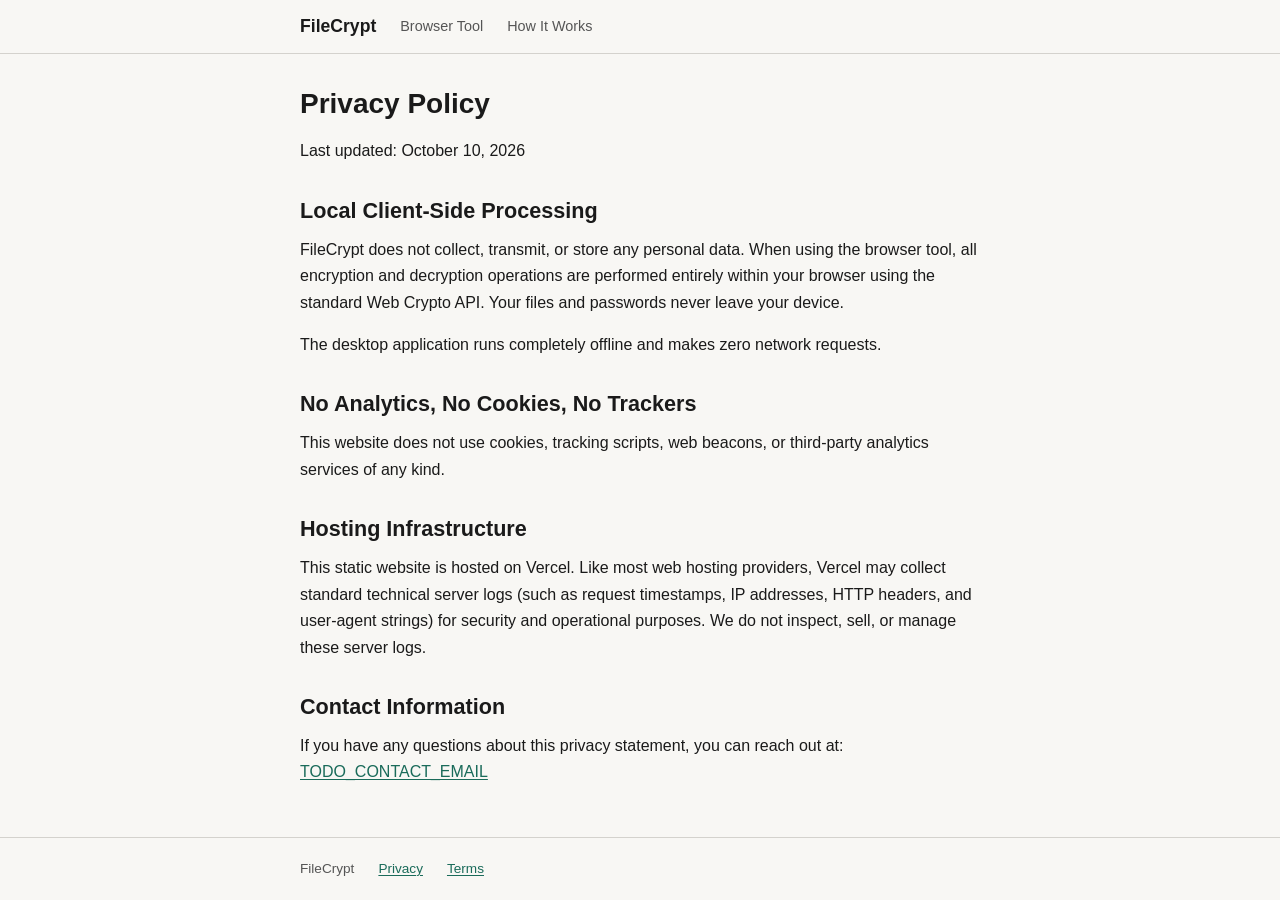
==== web/privacy.html @ 0a579b33 "Initial commit: FileCrypt AES-256-GCM desktop and web application" ====
<!DOCTYPE html>
<html lang="en">
<head>
    <meta charset="utf-8">
    <meta name="viewport" content="width=device-width, initial-scale=1">
    <title>FileCrypt - Privacy Policy</title>
    <meta name="description" content="Privacy policy for FileCrypt. No data collection, zero network tracking.">
    <meta property="og:title" content="FileCrypt - Privacy Policy">
    <meta property="og:description" content="Privacy policy for FileCrypt. No data collection, zero network tracking.">
    <meta property="og:type" content="website">
    <meta name="theme-color" content="#1a6b5a">
    <link rel="icon" type="image/svg+xml" href="favicon.svg">
    <link rel="apple-touch-icon" href="favicon.svg">
    <link rel="stylesheet" href="style.css">
</head>
<body>
    <header class="site-nav">
        <div class="container">
            <a href="index.html" class="logo">FileCrypt</a>
            <a href="tool.html">Browser Tool</a>
            <a href="how-it-works.html">How It Works</a>
        </div>
    </header>

    <main>
        <div class="container">
            <h1>Privacy Policy</h1>
            <p>Last updated: October 10, 2026</p>

            <h2>Local Client-Side Processing</h2>
            <p>FileCrypt does not collect, transmit, or store any personal data. When using the browser tool, all encryption and decryption operations are performed entirely within your browser using the standard Web Crypto API. Your files and passwords never leave your device.</p>
            <p>The desktop application runs completely offline and makes zero network requests.</p>

            <h2>No Analytics, No Cookies, No Trackers</h2>
            <p>This website does not use cookies, tracking scripts, web beacons, or third-party analytics services of any kind.</p>

            <h2>Hosting Infrastructure</h2>
            <p>This static website is hosted on Vercel. Like most web hosting providers, Vercel may collect standard technical server logs (such as request timestamps, IP addresses, HTTP headers, and user-agent strings) for security and operational purposes. We do not inspect, sell, or manage these server logs.</p>

            <h2>Contact Information</h2>
            <p>If you have any questions about this privacy statement, you can reach out at: <a href="mailto:TODO_CONTACT_EMAIL">TODO_CONTACT_EMAIL</a></p>
        </div>
    </main>

    <footer class="site-footer">
        <div class="container">
            <span>FileCrypt</span>
            <a href="privacy.html">Privacy</a>
            <a href="terms.html">Terms</a>
        </div>
    </footer>
</body>
</html>
---- web/style.css ----
/* FileCrypt - Global Styles */

/* Reset */
*, *::before, *::after {
    box-sizing: border-box;
    margin: 0;
    padding: 0;
}

/* Variables */
:root {
    --bg: #f8f7f4;
    --text: #1a1a1a;
    --text-muted: #555;
    --accent: #1a6b5a;
    --accent-hover: #145647;
    --border: #d4d2cd;
    --code-bg: #eeedea;
    --font-stack: -apple-system, BlinkMacSystemFont, 'Segoe UI', Roboto, Oxygen, Ubuntu, Cantarell, sans-serif;
    --mono: 'SFMono-Regular', Consolas, 'Liberation Mono', Menlo, monospace;
    --max-w: 720px;
}

/* Base */
html {
    font-size: 16px;
    -webkit-text-size-adjust: 100%;
}

body {
    font-family: var(--font-stack);
    color: var(--text);
    background: var(--bg);
    line-height: 1.65;
    min-height: 100vh;
    display: flex;
    flex-direction: column;
}

/* Layout */
.container {
    max-width: var(--max-w);
    margin: 0 auto;
    padding: 0 1.25rem;
    width: 100%;
}

main {
    flex: 1;
    padding: 2rem 0;
}

/* Typography */
h1, h2, h3 {
    line-height: 1.3;
    font-weight: 600;
}

h1 { font-size: 1.75rem; margin-bottom: 1rem; }
h2 { font-size: 1.35rem; margin: 2rem 0 0.75rem; }
h3 { font-size: 1.1rem; margin: 1.5rem 0 0.5rem; }

p { margin-bottom: 1rem; }

a {
    color: var(--accent);
    text-decoration: underline;
    text-decoration-thickness: 1px;
    text-underline-offset: 2px;
}

a:hover, a:focus {
    color: var(--accent-hover);
}

a:focus-visible {
    outline: 2px solid var(--accent);
    outline-offset: 2px;
}

code {
    font-family: var(--mono);
    font-size: 0.9em;
    background: var(--code-bg);
    padding: 0.15em 0.35em;
    border-radius: 3px;
    word-break: break-all;
}

pre {
    background: var(--code-bg);
    padding: 1rem;
    border-radius: 4px;
    overflow-x: auto;
    margin-bottom: 1rem;
}

pre code {
    background: none;
    padding: 0;
}

ol, ul {
    margin: 0 0 1rem 1.5rem;
}

li {
    margin-bottom: 0.35rem;
}

/* Navigation */
.site-nav {
    border-bottom: 1px solid var(--border);
    padding: 0.75rem 0;
}

.site-nav .container {
    display: flex;
    align-items: center;
    gap: 1.5rem;
    flex-wrap: wrap;
}

.site-nav .logo {
    font-weight: 700;
    font-size: 1.1rem;
    color: var(--text);
    text-decoration: none;
}

.site-nav .logo:hover {
    color: var(--accent);
}

.site-nav a {
    font-size: 0.9rem;
    color: var(--text-muted);
    text-decoration: none;
}

.site-nav a:hover, .site-nav a:focus {
    color: var(--accent);
}

/* Footer */
.site-footer {
    border-top: 1px solid var(--border);
    padding: 1.25rem 0;
    font-size: 0.85rem;
    color: var(--text-muted);
}

.site-footer .container {
    display: flex;
    gap: 1.5rem;
    flex-wrap: wrap;
}

/* Buttons */
.btn {
    display: inline-block;
    padding: 0.55rem 1.25rem;
    background: var(--accent);
    color: #fff;
    border: none;
    border-radius: 4px;
    font-size: 0.95rem;
    font-family: inherit;
    cursor: pointer;
    text-decoration: none;
    line-height: 1.4;
}

.btn:hover, .btn:focus {
    background: var(--accent-hover);
    color: #fff;
}

.btn:focus-visible {
    outline: 2px solid var(--accent);
    outline-offset: 2px;
}

.btn:disabled {
    opacity: 0.5;
    cursor: not-allowed;
}

.btn-secondary {
    background: transparent;
    color: var(--accent);
    border: 1px solid var(--accent);
}

.btn-secondary:hover, .btn-secondary:focus {
    background: var(--accent);
    color: #fff;
}

/* Form controls */
input[type="text"],
input[type="password"],
input[type="file"] {
    font-family: inherit;
    font-size: 0.95rem;
    padding: 0.5rem 0.75rem;
    border: 1px solid var(--border);
    border-radius: 4px;
    background: #fff;
    color: var(--text);
    width: 100%;
}

input:focus {
    outline: none;
    border-color: var(--accent);
    box-shadow: 0 0 0 2px rgba(26, 107, 90, 0.2);
}

label {
    display: block;
    font-size: 0.9rem;
    font-weight: 500;
    margin-bottom: 0.3rem;
}

.checkbox-row {
    display: flex;
    align-items: center;
    gap: 0.5rem;
    margin: 0.5rem 0;
}

.checkbox-row input[type="checkbox"] {
    width: auto;
    accent-color: var(--accent);
}

/* Field group */
.field-group {
    margin-bottom: 1rem;
}

/* Tool area */
.drop-zone {
    border: 2px dashed var(--border);
    border-radius: 4px;
    padding: 2rem;
    text-align: center;
    cursor: pointer;
    margin-bottom: 1rem;
    color: var(--text-muted);
}

.drop-zone:hover, .drop-zone.drag-over {
    border-color: var(--accent);
    color: var(--accent);
}

.drop-zone:focus-visible {
    outline: 2px solid var(--accent);
    outline-offset: 2px;
}

.file-info {
    background: var(--code-bg);
    padding: 0.5rem 0.75rem;
    border-radius: 4px;
    margin-bottom: 1rem;
    font-size: 0.9rem;
}

.button-row {
    display: flex;
    gap: 0.75rem;
    margin: 1rem 0;
    flex-wrap: wrap;
}

/* Progress bar */
.progress-bar {
    width: 100%;
    height: 6px;
    background: var(--border);
    border-radius: 3px;
    overflow: hidden;
    margin: 1rem 0;
    display: none;
}

.progress-bar.active {
    display: block;
}

.progress-bar .progress-fill {
    height: 100%;
    background: var(--accent);
    width: 0%;
    border-radius: 3px;
}

.progress-bar.indeterminate .progress-fill {
    width: 30%;
    animation: indeterminate 1.2s linear infinite;
}

@keyframes indeterminate {
    0% { transform: translateX(-100%); }
    100% { transform: translateX(400%); }
}

/* Status log */
.status-log {
    font-family: var(--mono);
    font-size: 0.85rem;
    background: var(--code-bg);
    padding: 0.75rem;
    border-radius: 4px;
    min-height: 3rem;
    max-height: 10rem;
    overflow-y: auto;
    white-space: pre-wrap;
    word-break: break-word;
    margin: 1rem 0;
}

/* Hero */
.hero {
    padding: 2rem 0;
}

.hero h1 {
    font-size: 2rem;
}

.hero p {
    font-size: 1.05rem;
    color: var(--text-muted);
    max-width: 560px;
}

/* Section */
.section {
    margin: 2.5rem 0;
}

.note {
    font-size: 0.9rem;
    color: var(--text-muted);
    font-style: italic;
}

/* Download box */
.download-box {
    border: 1px solid var(--border);
    border-radius: 4px;
    padding: 1.25rem;
    margin: 1rem 0;
}

/* Steps */
.steps {
    counter-reset: step-counter;
    list-style: none;
    margin-left: 0;
}

.steps li {
    counter-increment: step-counter;
    padding-left: 2rem;
    position: relative;
    margin-bottom: 0.75rem;
}

.steps li::before {
    content: counter(step-counter);
    position: absolute;
    left: 0;
    top: 0;
    width: 1.4rem;
    height: 1.4rem;
    background: var(--accent);
    color: #fff;
    border-radius: 50%;
    font-size: 0.8rem;
    font-weight: 600;
    display: flex;
    align-items: center;
    justify-content: center;
}

/* Table for format spec */
.spec-table {
    width: 100%;
    border-collapse: collapse;
    margin: 1rem 0;
    font-size: 0.9rem;
}

.spec-table th, .spec-table td {
    border: 1px solid var(--border);
    padding: 0.5rem 0.75rem;
    text-align: left;
}

.spec-table th {
    background: var(--code-bg);
    font-weight: 600;
}

/* Hidden utility */
.hidden {
    display: none !important;
}

/* Responsive */
@media (max-width: 480px) {
    .hero h1 { font-size: 1.5rem; }
    h1 { font-size: 1.4rem; }
    h2 { font-size: 1.2rem; }
    .drop-zone { padding: 1.25rem; }
}
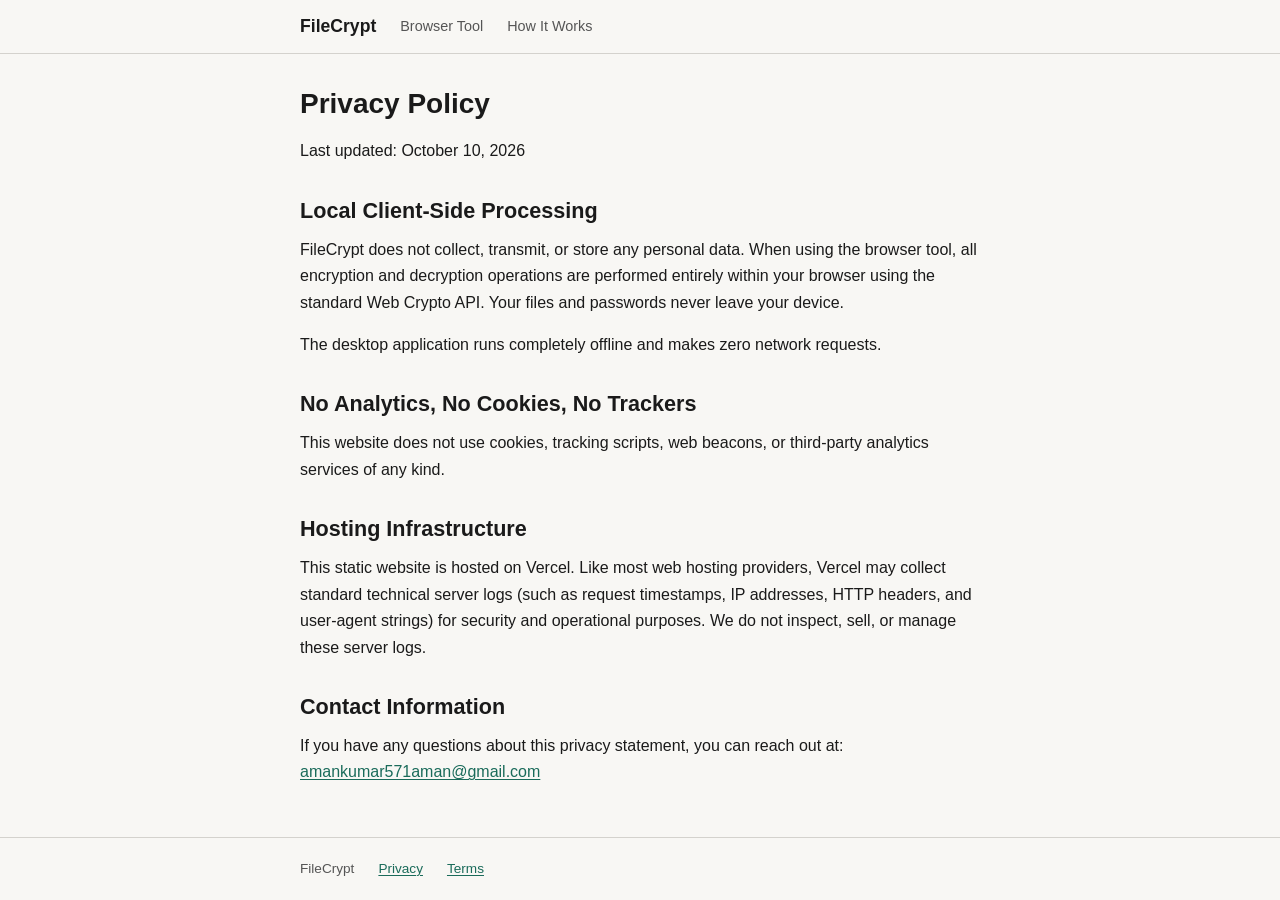
==== commit 423cb2e0: "Proper Sign Management" ====
--- a/web/privacy.html
+++ b/web/privacy.html
@@ -1,5 +1,6 @@
 <!DOCTYPE html>
 <html lang="en">
+
 <head>
     <meta charset="utf-8">
     <meta name="viewport" content="width=device-width, initial-scale=1">
@@ -13,6 +14,7 @@
     <link rel="apple-touch-icon" href="favicon.svg">
     <link rel="stylesheet" href="style.css">
 </head>
+
 <body>
     <header class="site-nav">
         <div class="container">
@@ -28,17 +30,23 @@
             <p>Last updated: October 10, 2026</p>
 
             <h2>Local Client-Side Processing</h2>
-            <p>FileCrypt does not collect, transmit, or store any personal data. When using the browser tool, all encryption and decryption operations are performed entirely within your browser using the standard Web Crypto API. Your files and passwords never leave your device.</p>
+            <p>FileCrypt does not collect, transmit, or store any personal data. When using the browser tool, all
+                encryption and decryption operations are performed entirely within your browser using the standard Web
+                Crypto API. Your files and passwords never leave your device.</p>
             <p>The desktop application runs completely offline and makes zero network requests.</p>
 
             <h2>No Analytics, No Cookies, No Trackers</h2>
-            <p>This website does not use cookies, tracking scripts, web beacons, or third-party analytics services of any kind.</p>
+            <p>This website does not use cookies, tracking scripts, web beacons, or third-party analytics services of
+                any kind.</p>
 
             <h2>Hosting Infrastructure</h2>
-            <p>This static website is hosted on Vercel. Like most web hosting providers, Vercel may collect standard technical server logs (such as request timestamps, IP addresses, HTTP headers, and user-agent strings) for security and operational purposes. We do not inspect, sell, or manage these server logs.</p>
+            <p>This static website is hosted on Vercel. Like most web hosting providers, Vercel may collect standard
+                technical server logs (such as request timestamps, IP addresses, HTTP headers, and user-agent strings)
+                for security and operational purposes. We do not inspect, sell, or manage these server logs.</p>
 
             <h2>Contact Information</h2>
-            <p>If you have any questions about this privacy statement, you can reach out at: <a href="mailto:TODO_CONTACT_EMAIL">TODO_CONTACT_EMAIL</a></p>
+            <p>If you have any questions about this privacy statement, you can reach out at: <a
+                    href="mailto:[EMAIL_ADDRESS]">amankumar571aman@gmail.com</a></p>
         </div>
     </main>
 
@@ -50,4 +58,5 @@
         </div>
     </footer>
 </body>
+
 </html>
